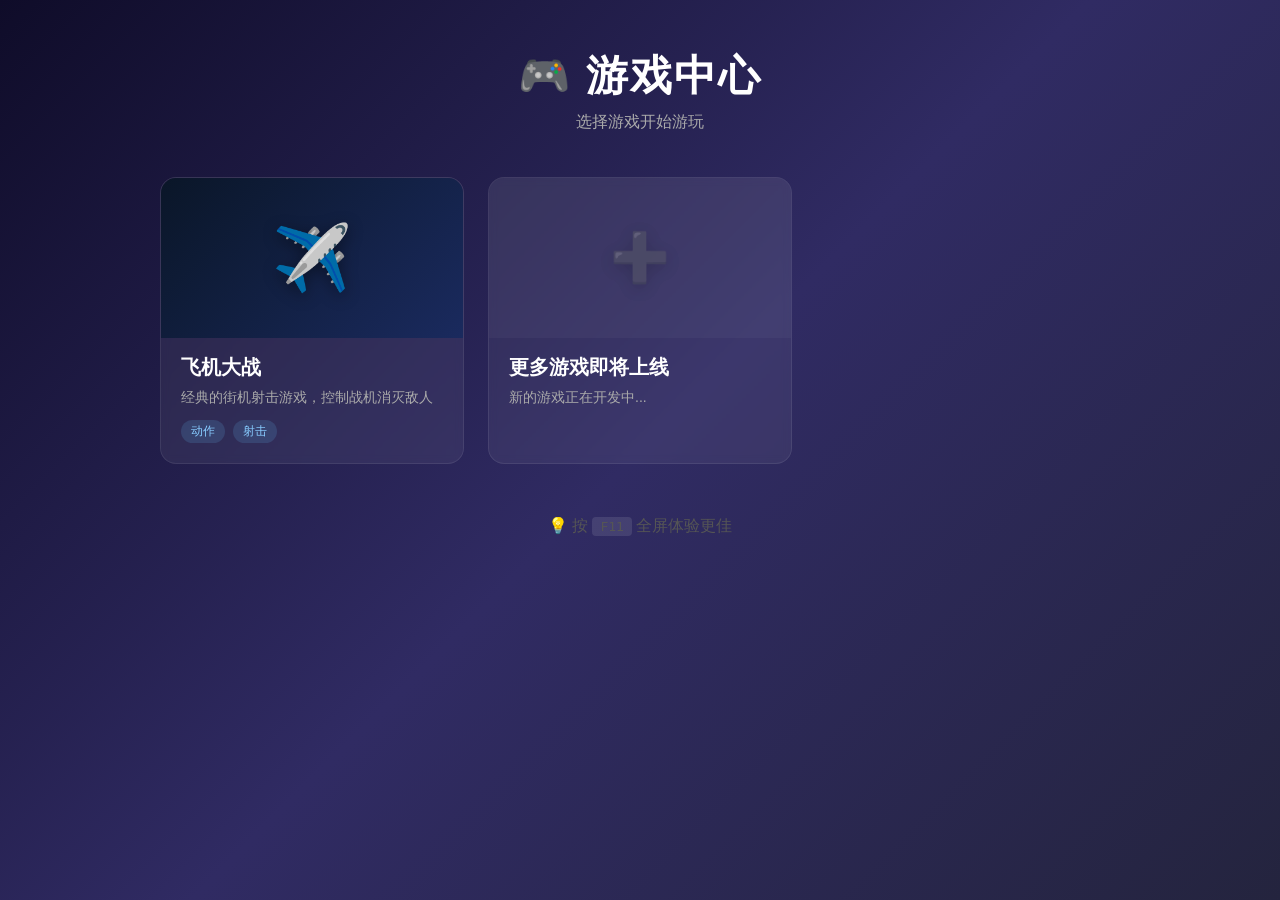
==== index.html @ 3208fd3f "Initial: game hub with plane battle" ====
﻿<!DOCTYPE html>
<html lang="zh-CN">
<head>
<meta charset="UTF-8">
<meta name="viewport" content="width=device-width, initial-scale=1.0">
<title>游戏中心 - Game Hub</title>
<link rel="stylesheet" href="style.css">
</head>
<body>
<header>
  <h1>🎮 游戏中心</h1>
  <p>选择游戏开始游玩</p>
</header>

<main class="game-grid">
  <a href="games/plane_battle/" class="game-card">
    <div class="card-preview" style="background: linear-gradient(135deg, #0a1628, #1a2a5e);">
      <div class="preview-icon">✈️</div>
    </div>
    <div class="card-info">
      <h2>飞机大战</h2>
      <p>经典的街机射击游戏，控制战机消灭敌人</p>
      <div class="card-tags">
        <span class="tag">动作</span>
        <span class="tag">射击</span>
      </div>
    </div>
  </a>

  <a href="games/_template/" class="game-card placeholder">
    <div class="card-preview">
      <div class="preview-icon">➕</div>
    </div>
    <div class="card-info">
      <h2>更多游戏即将上线</h2>
      <p>新的游戏正在开发中...</p>
    </div>
  </a>
</main>

<footer>
  <p>💡 按 <kbd>F11</kbd> 全屏体验更佳</p>
</footer>

<script>
document.querySelectorAll(".game-card:not(.placeholder)").forEach(card => {
  card.addEventListener("mouseenter", () => {
    card.style.transform = "translateY(-6px) scale(1.02)";
  });
  card.addEventListener("mouseleave", () => {
    card.style.transform = "";
  });
});
</script>
</body>
</html>
---- style.css ----
﻿* { margin: 0; padding: 0; box-sizing: border-box; }

body {
  font-family: "Segoe UI", "Microsoft YaHei", sans-serif;
  background: linear-gradient(135deg, #0f0c29, #302b63, #24243e);
  color: #fff;
  min-height: 100vh;
}

header {
  text-align: center;
  padding: 48px 20px 24px;
}
header h1 { font-size: 42px; margin-bottom: 8px; letter-spacing: 2px; }
header p { color: #aaa; font-size: 16px; }

.game-grid {
  max-width: 1000px;
  margin: 0 auto;
  padding: 20px;
  display: grid;
  grid-template-columns: repeat(auto-fill, minmax(280px, 1fr));
  gap: 24px;
}

.game-card {
  text-decoration: none;
  color: #fff;
  background: rgba(255,255,255,0.06);
  border-radius: 16px;
  overflow: hidden;
  transition: all 0.3s ease;
  border: 1px solid rgba(255,255,255,0.08);
  backdrop-filter: blur(4px);
}
.game-card:hover {
  background: rgba(255,255,255,0.1);
  border-color: rgba(100,200,255,0.3);
  box-shadow: 0 8px 32px rgba(0,150,255,0.15);
}

.card-preview {
  height: 160px;
  display: flex;
  align-items: center;
  justify-content: center;
  background: linear-gradient(135deg, #1a1a2e, #16213e);
}
.preview-icon { font-size: 64px; filter: drop-shadow(0 4px 8px rgba(0,0,0,0.4)); }
.placeholder .card-preview { background: rgba(255,255,255,0.03); }
.placeholder .preview-icon { font-size: 48px; opacity: 0.4; }

.card-info { padding: 16px 20px 20px; }
.card-info h2 { font-size: 20px; margin-bottom: 6px; }
.card-info p { font-size: 14px; color: #aaa; line-height: 1.5; }
.card-tags { margin-top: 12px; display: flex; gap: 8px; flex-wrap: wrap; }
.tag {
  font-size: 12px;
  padding: 3px 10px;
  border-radius: 12px;
  background: rgba(100,200,255,0.15);
  color: #8cf;
}

footer {
  text-align: center;
  padding: 32px;
  color: #555;
}
footer kbd {
  background: rgba(255,255,255,0.1);
  padding: 2px 8px;
  border-radius: 4px;
  font-size: 13px;
}
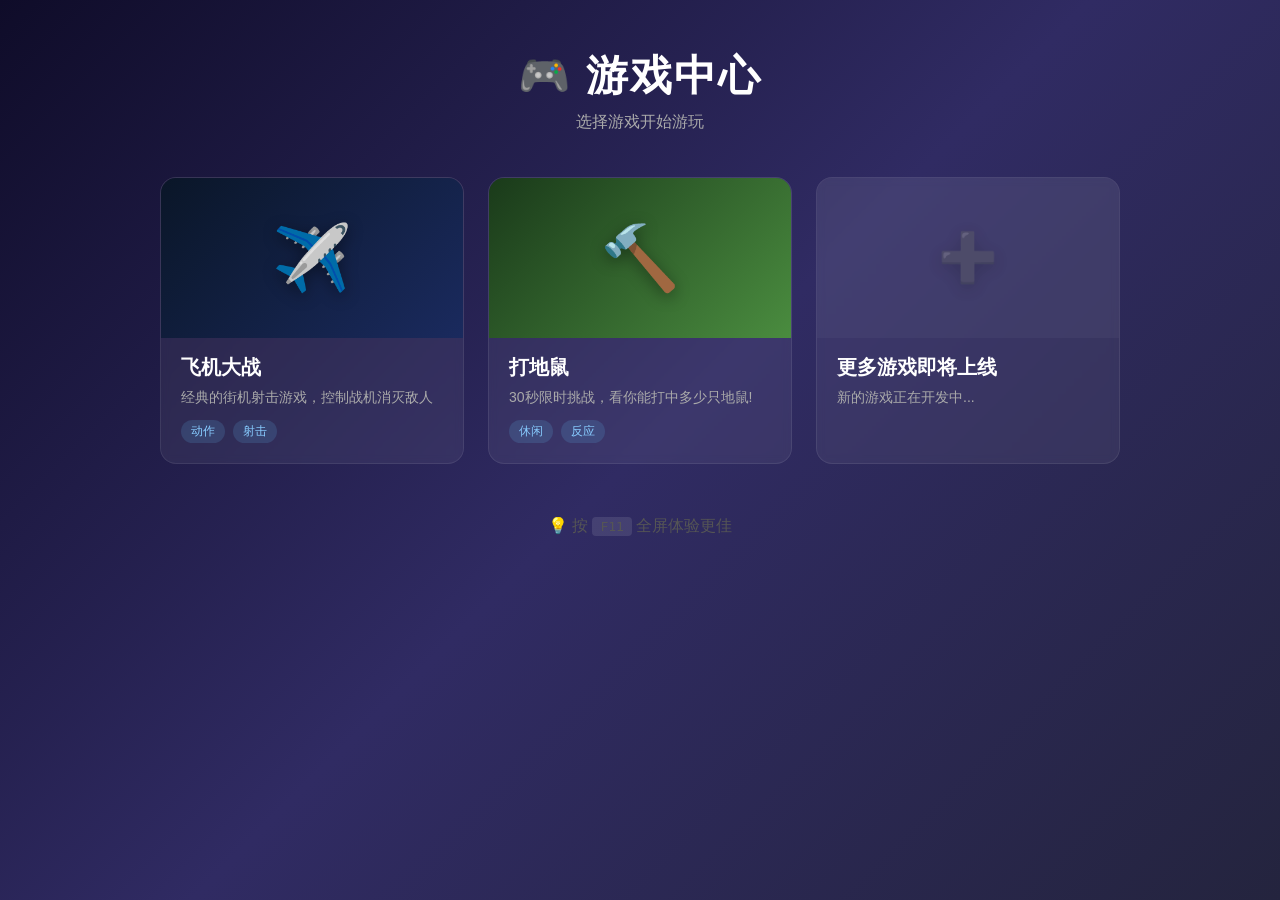
==== commit 3a8f2286: "Add whack-a-mole game" ====
--- a/index.html
+++ b/index.html
@@ -23,6 +23,20 @@
       <div class="card-tags">
         <span class="tag">动作</span>
         <span class="tag">射击</span>
+      </div>
+    </div>
+  </a>
+
+    <a href="games/whack_a_mole/" class="game-card">
+    <div class="card-preview" style="background: linear-gradient(135deg, #1a3a1a, #4a8c3f);">
+      <div class="preview-icon">🔨</div>
+    </div>
+    <div class="card-info">
+      <h2>打地鼠</h2>
+      <p>30秒限时挑战，看你能打中多少只地鼠!</p>
+      <div class="card-tags">
+        <span class="tag">休闲</span>
+        <span class="tag">反应</span>
       </div>
     </div>
   </a>
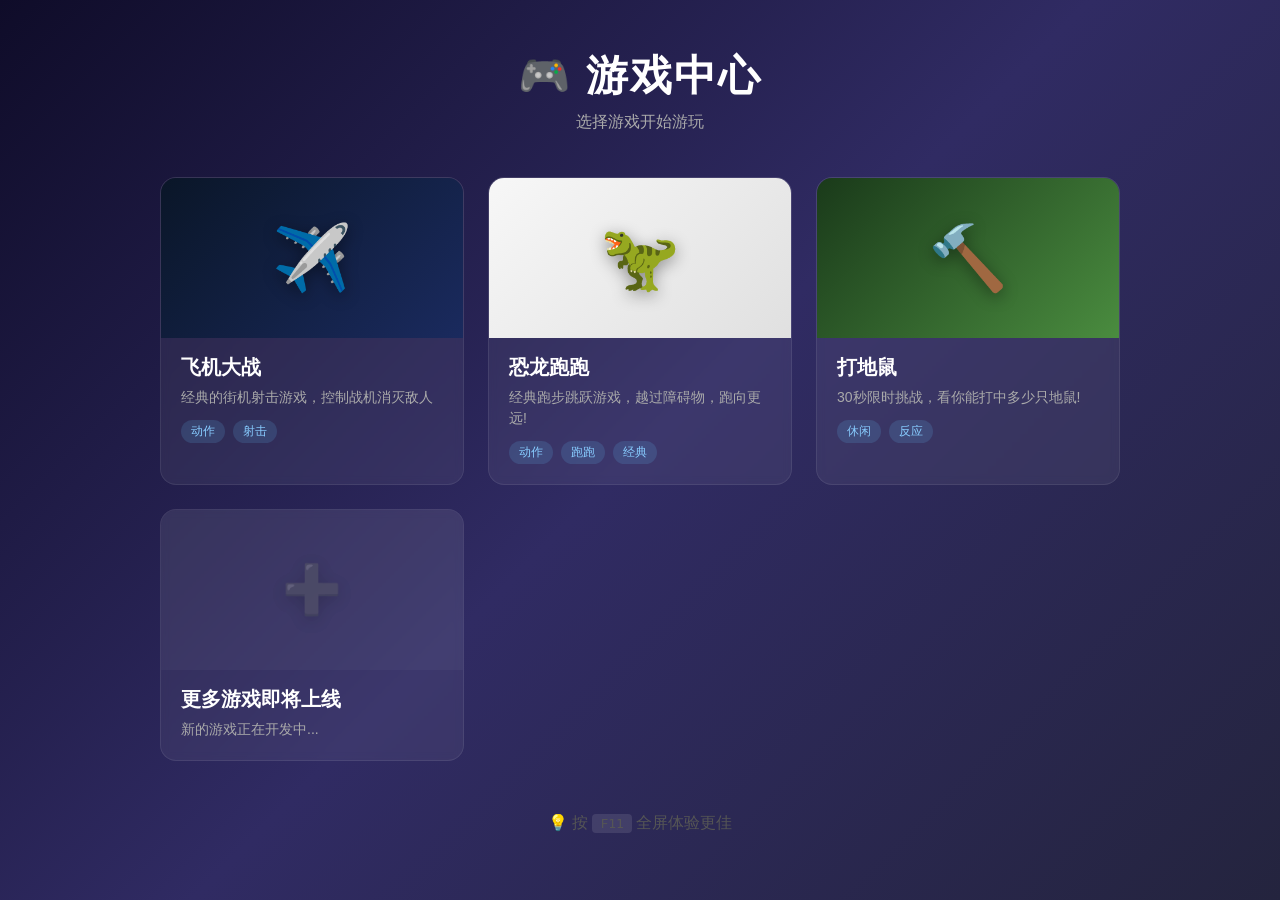
==== commit fd7496fd: "Add dino runner game with BGM" ====
--- a/index.html
+++ b/index.html
@@ -27,7 +27,22 @@
     </div>
   </a>
 
-    <a href="games/whack_a_mole/" class="game-card">
+      <a href="games/dino_runner/" class="game-card">
+    <div class="card-preview" style="background: linear-gradient(135deg, #f7f7f7, #e0e0e0);">
+      <div class="preview-icon" style="color:#535353;">🦖</div>
+    </div>
+    <div class="card-info">
+      <h2>恐龙跑跑</h2>
+      <p>经典跑步跳跃游戏，越过障碍物，跑向更远!</p>
+      <div class="card-tags">
+        <span class="tag">动作</span>
+        <span class="tag">跑跑</span>
+        <span class="tag">经典</span>
+      </div>
+    </div>
+  </a>
+
+  <a href="games/whack_a_mole/" class="game-card">
     <div class="card-preview" style="background: linear-gradient(135deg, #1a3a1a, #4a8c3f);">
       <div class="preview-icon">🔨</div>
     </div>
